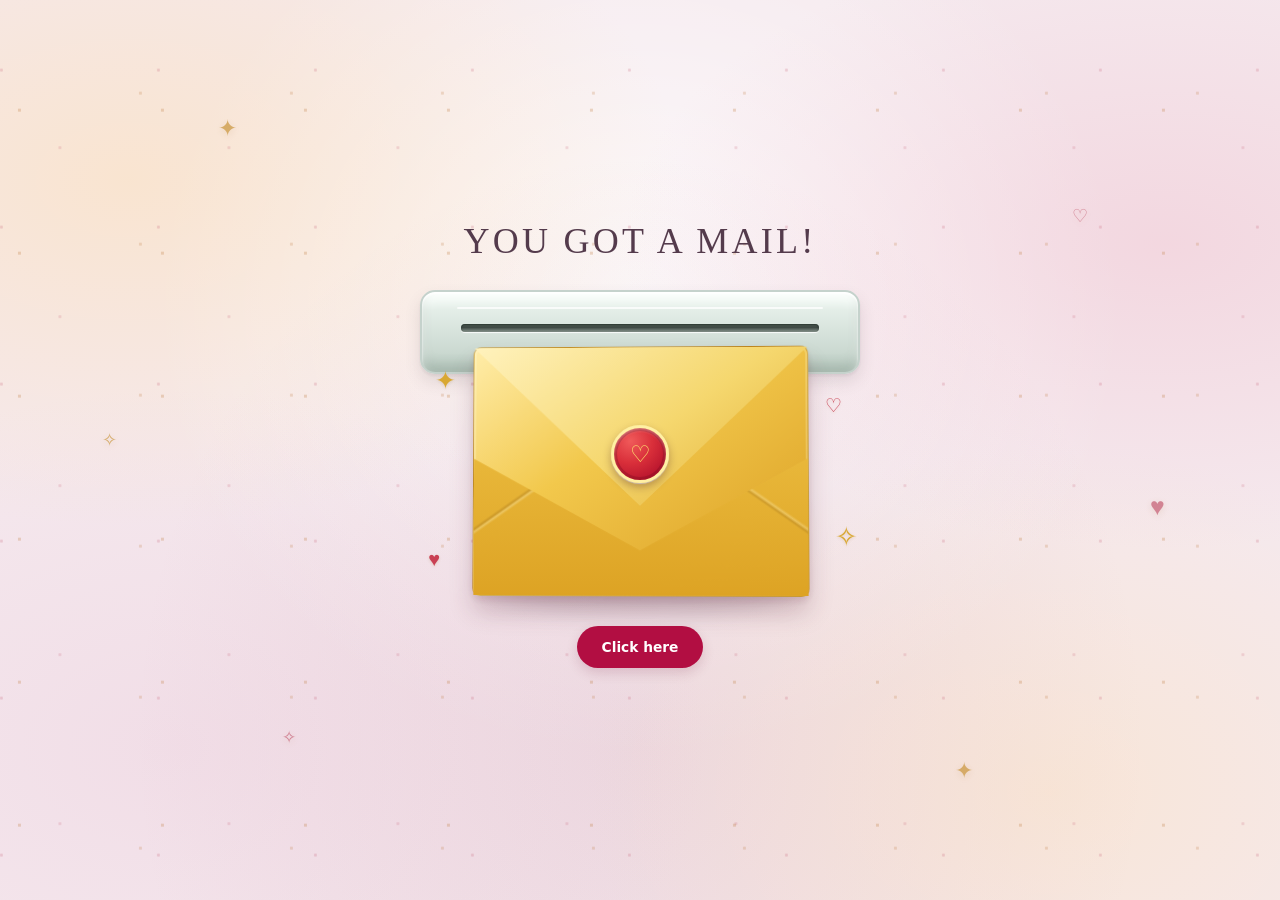
==== index.html @ fa0a7d9a "Add files via upload" ====
<!doctype html>
<html lang="en">
  <head>
    <meta charset="utf-8">
    <meta name="viewport" content="width=device-width, initial-scale=1">
    <meta name="theme-color" content="#f4e9ed">
    <title>You Got a Mail!</title>
    <style>
      :root {
        color-scheme: light;
        font-family: Georgia, "Times New Roman", serif;
        background: #f4e9ed;
        color: #432c38;
        font-synthesis: none;
        text-rendering: optimizeLegibility;
        -webkit-font-smoothing: antialiased;
        -moz-osx-font-smoothing: grayscale;
      }

      * {
        box-sizing: border-box;
      }

      body {
        min-width: 320px;
        min-height: 100vh;
        margin: 0;
        overflow-x: hidden;
        background-color: #fff;
        background:
          radial-gradient(ellipse at 50% 82%, rgba(187, 115, 139, 0.15), transparent 56%),
          radial-gradient(ellipse at 50% 34%, rgba(255, 255, 255, 0.78), transparent 54%);
        animation: background-arrives 1200ms 250ms ease-out forwards;
      }

      .scene {
        position: relative;
        isolation: isolate;
        display: flex;
        min-height: 100vh;
        flex-direction: column;
        align-items: center;
        justify-content: center;
        padding: 44px 20px 56px;
        text-align: center;
      }

      .background-decor {
        position: absolute;
        z-index: -1;
        inset: 0;
        overflow: hidden;
        pointer-events: none;
      }

      .background-decor::before,
      .background-decor::after {
        position: absolute;
        inset: 0;
        content: "";
      }

      .background-decor::before {
        background:
          radial-gradient(ellipse at 10% 20%, rgba(255, 222, 167, 0.42), transparent 34%),
          radial-gradient(ellipse at 91% 27%, rgba(238, 174, 191, 0.3), transparent 33%),
          radial-gradient(ellipse at 82% 88%, rgba(255, 222, 167, 0.32), transparent 31%),
          radial-gradient(ellipse at 14% 83%, rgba(229, 185, 208, 0.24), transparent 34%);
      }

      .background-decor::after {
        background:
          radial-gradient(circle, rgba(195, 132, 77, 0.3) 1.4px, transparent 2px) 8% 24% / 143px 143px,
          radial-gradient(circle, rgba(197, 95, 117, 0.23) 1.2px, transparent 2px) 91% 20% / 157px 157px,
          radial-gradient(circle, rgba(195, 132, 77, 0.25) 1.3px, transparent 2px) 86% 83% / 151px 151px,
          radial-gradient(circle, rgba(197, 95, 117, 0.2) 1.2px, transparent 2px) 13% 78% / 169px 169px;
      }

      .background-sparkle {
        position: absolute;
        color: #c99439;
        font-family: Georgia, "Times New Roman", serif;
        line-height: 1;
        opacity: 0.7;
        text-shadow: 0 2px 6px rgba(180, 124, 54, 0.18);
        animation: sparkle-float 3.6s ease-in-out infinite;
      }

      .background-sparkle-one {
        top: 13%;
        left: 17%;
        font-size: 1.45rem;
      }

      .background-sparkle-two {
        top: 23%;
        right: 15%;
        color: #c45b70;
        font-size: 1.15rem;
        animation-delay: 600ms;
      }

      .background-sparkle-three {
        top: 48%;
        left: 8%;
        font-size: 1.1rem;
        animation-delay: 1.2s;
      }

      .background-sparkle-four {
        top: 55%;
        right: 9%;
        color: #c45b70;
        font-size: 1.55rem;
        animation-delay: 350ms;
      }

      .background-sparkle-five {
        bottom: 17%;
        left: 22%;
        color: #c45b70;
        font-size: 1.05rem;
        animation-delay: 900ms;
      }

      .background-sparkle-six {
        right: 24%;
        bottom: 13%;
        font-size: 1.35rem;
        animation-delay: 1.5s;
      }

      .balloon-field {
        position: absolute;
        z-index: -1;
        inset: 0;
        overflow: hidden;
        pointer-events: none;
      }

      .balloon {
        position: absolute;
        bottom: -110px;
        left: var(--balloon-left);
        width: var(--balloon-width, 42px);
        height: calc(var(--balloon-width, 42px) * 1.22);
        border: 1px solid rgba(255, 255, 255, 0.55);
        border-radius: 50% 50% 46% 46%;
        background: radial-gradient(ellipse at 32% 25%, #fff4d4 0%, var(--balloon-light) 13%, var(--balloon-color) 58%, var(--balloon-dark) 100%);
        box-shadow: inset -5px -5px 9px rgba(95, 42, 48, 0.12), 0 4px 10px rgba(108, 67, 69, 0.12);
        opacity: 0;
        animation: balloon-rise var(--balloon-duration, 21s) var(--balloon-delay, 0s) linear infinite;
      }

      .balloon::before {
        position: absolute;
        bottom: -6px;
        left: calc(50% - 4px);
        width: 8px;
        height: 8px;
        background: var(--balloon-dark);
        clip-path: polygon(0 0, 100% 0, 50% 100%);
        content: "";
      }

      .balloon::after {
        position: absolute;
        top: calc(100% + 2px);
        left: 50%;
        width: 1px;
        height: 78px;
        background: rgba(111, 89, 91, 0.45);
        content: "";
        transform: rotate(3deg);
        transform-origin: top;
      }

      .balloon-one {
        --balloon-left: 8%;
        --balloon-width: 38px;
        --balloon-light: #ffe0a1;
        --balloon-color: #f2bd54;
        --balloon-dark: #ce8b2a;
        --balloon-duration: 22s;
        --balloon-delay: -8s;
      }

      .balloon-two {
        --balloon-left: 25%;
        --balloon-width: 30px;
        --balloon-light: #ffd9e1;
        --balloon-color: #ec91a8;
        --balloon-dark: #c85d78;
        --balloon-duration: 19s;
        --balloon-delay: -15s;
      }

      .balloon-three {
        --balloon-left: 43%;
        --balloon-width: 34px;
        --balloon-light: #fff0b8;
        --balloon-color: #e7c85d;
        --balloon-dark: #c09b37;
        --balloon-duration: 24s;
        --balloon-delay: -4s;
      }

      .balloon-four {
        --balloon-left: 63%;
        --balloon-width: 31px;
        --balloon-light: #f9d4dd;
        --balloon-color: #df849d;
        --balloon-dark: #b84c69;
        --balloon-duration: 20s;
        --balloon-delay: -12s;
      }

      .balloon-five {
        --balloon-left: 83%;
        --balloon-width: 40px;
        --balloon-light: #ffe8bb;
        --balloon-color: #eab270;
        --balloon-dark: #c57e48;
        --balloon-duration: 23s;
        --balloon-delay: -18s;
      }

      @keyframes balloon-rise {
        0% {
          opacity: 0;
          transform: translate3d(0, 0, 0) rotate(-5deg);
        }

        8% {
          opacity: 0.82;
        }

        50% {
          transform: translate3d(14px, -62vh, 0) rotate(5deg);
        }

        92% {
          opacity: 0.78;
        }

        100% {
          opacity: 0;
          transform: translate3d(-8px, -125vh, 0) rotate(-4deg);
        }
      }

      h1 {
        margin: 0 0 28px;
        color: #543b4c;
        font-size: clamp(1.55rem, 4vw, 2.25rem);
        font-weight: 400;
        letter-spacing: 0.09em;
        animation: fade-in 500ms 350ms ease-out both;
      }

      .mailbox {
        position: relative;
        z-index: 0;
        width: min(440px, 82vw);
        height: 84px;
        border: 2px solid #c5d2cc;
        border-radius: 15px;
        background: linear-gradient(180deg, #f9fffb 0%, #e4eee8 22%, #cbd9d1 75%, #b7c8be 100%);
        box-shadow:
          inset 0 2px 2px rgba(255, 255, 255, 0.98),
          inset 0 8px 12px rgba(255, 255, 255, 0.48),
          inset 0 -8px 11px rgba(77, 100, 88, 0.16),
          0 8px 16px rgba(81, 61, 72, 0.13),
          0 2px 3px rgba(81, 61, 72, 0.08);
        animation: slot-pops-in 600ms 350ms cubic-bezier(0.2, 0.9, 0.3, 1.2) both;
      }

      .mailbox::before {
        position: absolute;
        top: 32px;
        right: 9%;
        left: 9%;
        height: 8px;
        border-radius: 99px;
        background: linear-gradient(180deg, #56645d, #3d4843 42%, #87948c);
        box-shadow:
          0 1px 1px rgba(255, 255, 255, 0.85),
          inset 0 1px 2px rgba(28, 40, 33, 0.8);
        content: "";
      }

      .mailbox::after {
        position: absolute;
        top: 15px;
        right: 8%;
        left: 8%;
        height: 2px;
        border-radius: 99px;
        background: rgba(255, 255, 255, 0.75);
        content: "";
      }

      .envelope-wrap {
        position: relative;
        z-index: 1;
        width: min(336px, 68vw);
        height: 250px;
        margin-top: -28px;
        perspective: 1000px;
        transform-style: preserve-3d;
      }

      .sparkle {
        position: absolute;
        z-index: 2;
        color: #d9a832;
        font-family: Georgia, "Times New Roman", serif;
        line-height: 1;
        pointer-events: none;
        text-shadow: 0 1px 3px rgba(159, 105, 26, 0.2);
        animation: sparkle-float 2.8s ease-in-out infinite;
      }

      .sparkle-one {
        top: 9%;
        left: -11%;
        font-size: 1.55rem;
      }

      .sparkle-two {
        top: 20%;
        right: -10%;
        color: #c94054;
        font-size: 1.2rem;
        animation-delay: 450ms;
      }

      .sparkle-three {
        right: -15%;
        bottom: 18%;
        font-size: 1.7rem;
        animation-delay: 900ms;
      }

      .sparkle-four {
        bottom: 11%;
        left: -13%;
        color: #c94054;
        font-size: 1.25rem;
        animation-delay: 1.3s;
      }

      .sparkle-five {
        top: 3%;
        right: 14%;
        color: #e4bd53;
        font-size: 0.85rem;
        animation-delay: 700ms;
      }

      @keyframes sparkle-float {
        0%,
        100% {
          opacity: 0.55;
          transform: translateY(0) rotate(-8deg) scale(0.9);
        }

        50% {
          opacity: 1;
          transform: translateY(-7px) rotate(10deg) scale(1.12);
        }
      }

      .envelope-wrap::after {
        position: absolute;
        z-index: -1;
        right: 5%;
        bottom: -12px;
        left: 5%;
        height: 23px;
        border-radius: 50%;
        background: rgba(74, 38, 55, 0.25);
        content: "";
        filter: blur(13px);
        transform: translateZ(-20px);
      }

      .envelope {
        position: absolute;
        inset: 0;
        overflow: visible;
        border: 1px solid rgba(139, 91, 16, 0.42);
        border-radius: 8px;
        background: linear-gradient(145deg, #ffe99a 0%, #f4c84f 42%, #d99b20 100%);
        box-shadow:
          inset 1px 1px 0 rgba(255, 255, 225, 0.7),
          inset -2px -3px 6px rgba(126, 81, 11, 0.18),
          0 16px 24px rgba(91, 34, 57, 0.2),
          0 4px 7px rgba(91, 34, 57, 0.13);
        transform-style: preserve-3d;
        animation: envelope-emerges 1100ms 650ms cubic-bezier(0.18, 0.8, 0.25, 1.15) both;
      }

      .envelope-back {
        position: absolute;
        inset: 0;
        border-radius: 7px;
        background: linear-gradient(145deg, #ffedaa 0%, #f2c84c 40%, #d99b20 100%);
        box-shadow: inset 0 0 0 2px rgba(255, 255, 225, 0.22);
      }

      .flap {
        position: absolute;
        z-index: 3;
        inset: 0 0 auto;
        height: 64%;
        background: linear-gradient(145deg, #fff2bd 0%, #f5d76e 54%, #e1ad31 100%);
        clip-path: polygon(0 0, 100% 0, 50% 100%);
        transform-origin: top center;
        backface-visibility: hidden;
        filter: drop-shadow(0 2px 3px rgba(110, 76, 17, 0.2));
        transition: transform 700ms cubic-bezier(0.2, 0.75, 0.25, 1), z-index 0ms 350ms;
      }

      .envelope-front {
        position: absolute;
        z-index: 2;
        inset: 0;
        background:
          linear-gradient(145deg, transparent 49.2%, rgba(135, 89, 16, 0.25) 50%, rgba(255, 248, 207, 0.3) 50.7%, transparent 51.5%) left / 50.1% 100% no-repeat,
          linear-gradient(215deg, transparent 49.2%, rgba(255, 248, 207, 0.28) 50%, rgba(135, 89, 16, 0.24) 50.8%, transparent 51.5%) right / 50.1% 100% no-repeat,
          linear-gradient(180deg, #f2c84c, #dda324);
        clip-path: polygon(0 45%, 50% 82%, 100% 45%, 100% 100%, 0 100%);
        filter: drop-shadow(0 -1px 1px rgba(255, 250, 210, 0.34));
      }

      .seal {
        position: absolute;
        z-index: 4;
        top: 43%;
        left: 50%;
        display: grid;
        width: 58px;
        aspect-ratio: 1;
        place-items: center;
        border: 3px solid #fff0a4;
        border-radius: 50%;
        background: radial-gradient(circle at 32% 25%, #f05a5a 0%, #d92f3a 42%, #b5122c 82%, #8f0a20 100%);
        box-shadow:
          0 4px 8px rgba(65, 20, 34, 0.34),
          0 1px 1px rgba(255, 255, 255, 0.85),
          inset 0 0 0 3px rgba(112, 9, 29, 0.3),
          inset 0 2px 3px rgba(255, 225, 225, 0.55);
        color: #ffeb70;
        font-size: 1.45rem;
        transform: translate(-50%, -50%);
        transition: opacity 250ms ease, transform 250ms ease;
      }

      .button {
        position: relative;
        z-index: 5;
        display: inline-block;
        min-width: 126px;
        margin-top: 30px;
        padding: 13px 24px;
        border: 0;
        border-radius: 999px;
        background: #b20e42;
        box-shadow: 0 5px 12px rgba(118, 30, 60, 0.17);
        color: #fff;
        cursor: pointer;
        font: 600 0.86rem system-ui, sans-serif;
        text-decoration: none;
        transition: transform 180ms ease, background 180ms ease, box-shadow 180ms ease;
        animation: button-appears 500ms 1450ms ease-out both;
      }

      .button:hover {
        background: #961037;
        box-shadow: 0 7px 16px rgba(118, 30, 60, 0.22);
        transform: translateY(-2px);
      }

      .button:focus-visible {
        outline: 3px solid #58384a;
        outline-offset: 4px;
      }

      @keyframes background-arrives {
        to {
          background-color: #f5e9ee;
        }
      }

      @keyframes fade-in {
        from {
          opacity: 0;
          transform: translateY(8px);
        }

        to {
          opacity: 1;
          transform: translateY(0);
        }
      }

      @keyframes button-appears {
        from {
          opacity: 0;
        }

        to {
          opacity: 1;
        }
      }

      @keyframes slot-pops-in {
        from {
          opacity: 0;
          transform: perspective(700px) rotateX(-20deg) translateY(-12px) scaleX(0.72) scaleY(0.8);
        }

        to {
          opacity: 1;
          transform: perspective(700px) rotateX(0) translateY(0) scale(1);
        }
      }

      @keyframes envelope-emerges {
        from {
          opacity: 0;
          transform: translateY(-155px) translateZ(-70px) rotateX(-18deg) rotateY(-5deg) scale(0.82);
        }

        72% {
          opacity: 1;
          transform: translateY(10px) translateZ(18px) rotateX(3deg) rotateY(1deg) scale(1.015);
        }

        to {
          opacity: 1;
          transform: translateY(0) translateZ(0) rotateX(2deg) rotateY(-2deg) scale(1);
        }
      }

      .confetti {
        position: fixed;
        z-index: 10;
        top: -18px;
        width: 9px;
        height: 13px;
        pointer-events: none;
        animation: fall var(--duration) linear forwards;
      }

      @keyframes fall {
        to {
          transform: translate3d(var(--drift), 110vh, 0) rotate(760deg);
          opacity: 0;
        }
      }

      @media (max-width: 480px) {
        .scene {
          padding-top: 28px;
          padding-bottom: 36px;
        }

        .mailbox {
          height: 70px;
        }

        .mailbox::before {
          top: 26px;
        }

        .envelope-wrap {
          height: 228px;
          margin-top: -22px;
        }

      }

      @media (prefers-reduced-motion: reduce) {
        body {
          background-color: #f4e9ed;
        }

        .balloon-field {
          display: none;
        }

        *,
        *::before,
        *::after {
          scroll-behavior: auto !important;
          animation-duration: 0.01ms !important;
          animation-delay: 0ms !important;
          animation-iteration-count: 1 !important;
          transition-duration: 0.01ms !important;
        }
      }
    </style>
  </head>
  <body>
    <main class="scene" id="scene">
      <div class="background-decor" aria-hidden="true">
        <span class="background-sparkle background-sparkle-one">✦</span>
        <span class="background-sparkle background-sparkle-two">♡</span>
        <span class="background-sparkle background-sparkle-three">✧</span>
        <span class="background-sparkle background-sparkle-four">♥</span>
        <span class="background-sparkle background-sparkle-five">✧</span>
        <span class="background-sparkle background-sparkle-six">✦</span>
      </div>
      <div class="balloon-field" aria-hidden="true">
        <span class="balloon balloon-one"></span>
        <span class="balloon balloon-two"></span>
        <span class="balloon balloon-three"></span>
        <span class="balloon balloon-four"></span>
        <span class="balloon balloon-five"></span>
      </div>
      <h1>YOU GOT A MAIL!</h1>
      <div class="mailbox" aria-hidden="true"></div>
      <div class="envelope-wrap" aria-label="Birthday greeting envelope">
        <span class="sparkle sparkle-one" aria-hidden="true">✦</span>
        <span class="sparkle sparkle-two" aria-hidden="true">♡</span>
        <span class="sparkle sparkle-three" aria-hidden="true">✧</span>
        <span class="sparkle sparkle-four" aria-hidden="true">♥</span>
        <span class="sparkle sparkle-five" aria-hidden="true">·</span>
        <div class="envelope">
          <div class="envelope-back"></div>
          <div class="flap"></div>
          <div class="envelope-front"></div>
          <div class="seal" aria-hidden="true">♡</div>
        </div>
      </div>
      <a class="button" href="kenangan.html">
        Click here
      </a>
    </main>
  </body>
</html>
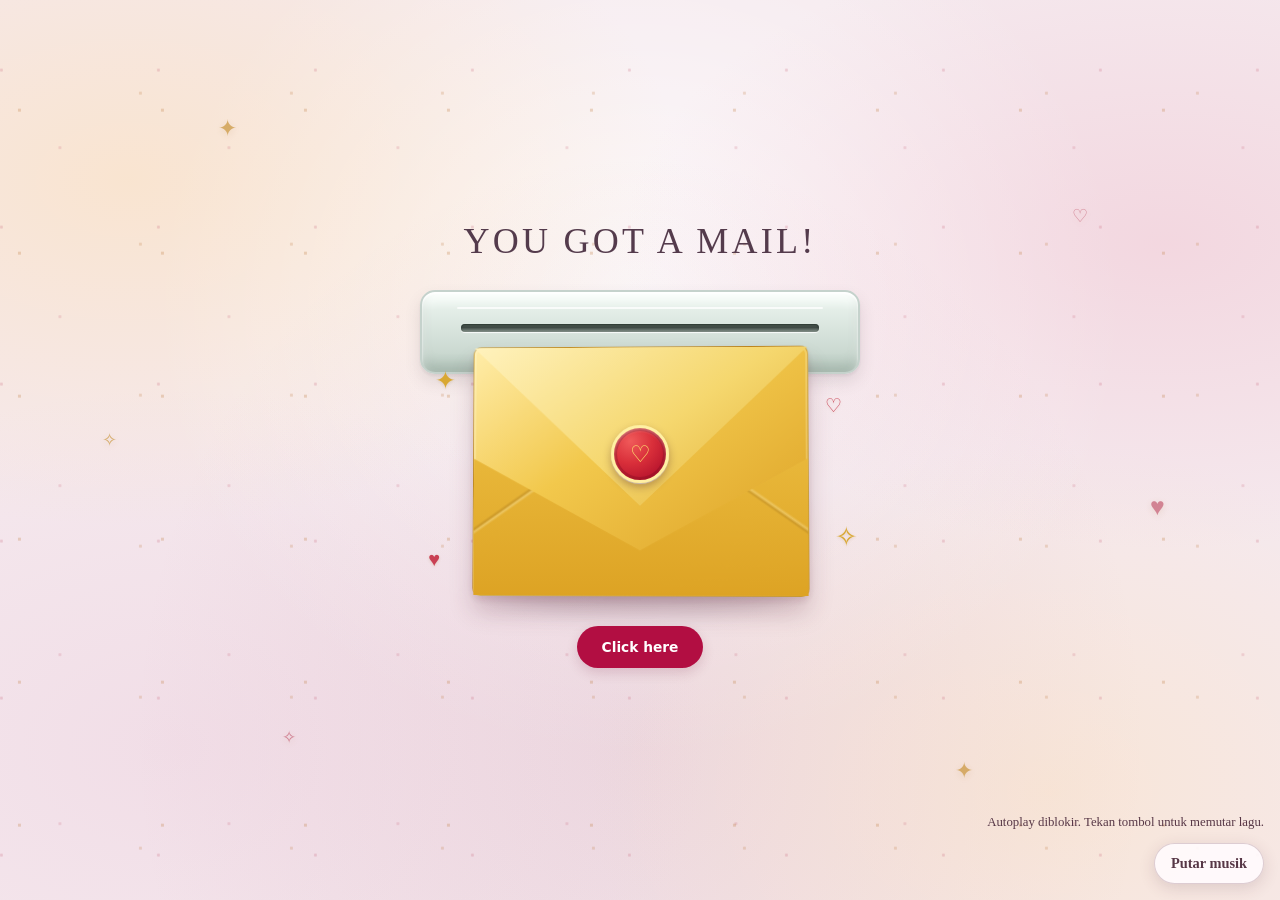
==== commit 570532aa: "Add files via upload" ====
--- a/index.html
+++ b/index.html
@@ -602,8 +602,13 @@
         }
       }
     </style>
+    <link rel="stylesheet" href="assets/music-player.css">
+    <script src="assets/music-player.js" defer></script>
   </head>
   <body>
+    <audio id="birthday-music" src="assets/songjade.mp3" preload="auto" loop></audio>
+    <button class="music-toggle" id="music-toggle" type="button" aria-controls="birthday-music" aria-pressed="false">Putar musik</button>
+    <p class="music-status" id="music-status" role="status" aria-live="polite"></p>
     <main class="scene" id="scene">
       <div class="background-decor" aria-hidden="true">
         <span class="background-sparkle background-sparkle-one">✦</span>
--- a/assets/music-player.css
+++ b/assets/music-player.css
@@ -0,0 +1,37 @@
+.music-toggle {
+  position: fixed;
+  z-index: 20;
+  right: max(16px, env(safe-area-inset-right));
+  bottom: max(16px, env(safe-area-inset-bottom));
+  padding: 11px 16px;
+  border: 1px solid rgba(113, 63, 82, 0.24);
+  border-radius: 999px;
+  background: rgba(255, 250, 252, 0.94);
+  box-shadow: 0 4px 16px rgba(87, 49, 66, 0.16);
+  color: #573746;
+  font: 600 0.9rem Georgia, "Times New Roman", serif;
+  cursor: pointer;
+  -webkit-tap-highlight-color: transparent;
+}
+
+.music-toggle:hover {
+  background: #fff;
+  transform: translateY(-1px);
+}
+
+.music-toggle:focus-visible {
+  outline: 3px solid #c45b70;
+  outline-offset: 3px;
+}
+
+.music-status {
+  position: fixed;
+  z-index: 20;
+  right: max(16px, env(safe-area-inset-right));
+  bottom: calc(max(16px, env(safe-area-inset-bottom)) + 52px);
+  max-width: min(300px, calc(100vw - 32px));
+  margin: 0;
+  color: #573746;
+  font: 0.8rem/1.4 Georgia, "Times New Roman", serif;
+  text-align: right;
+}
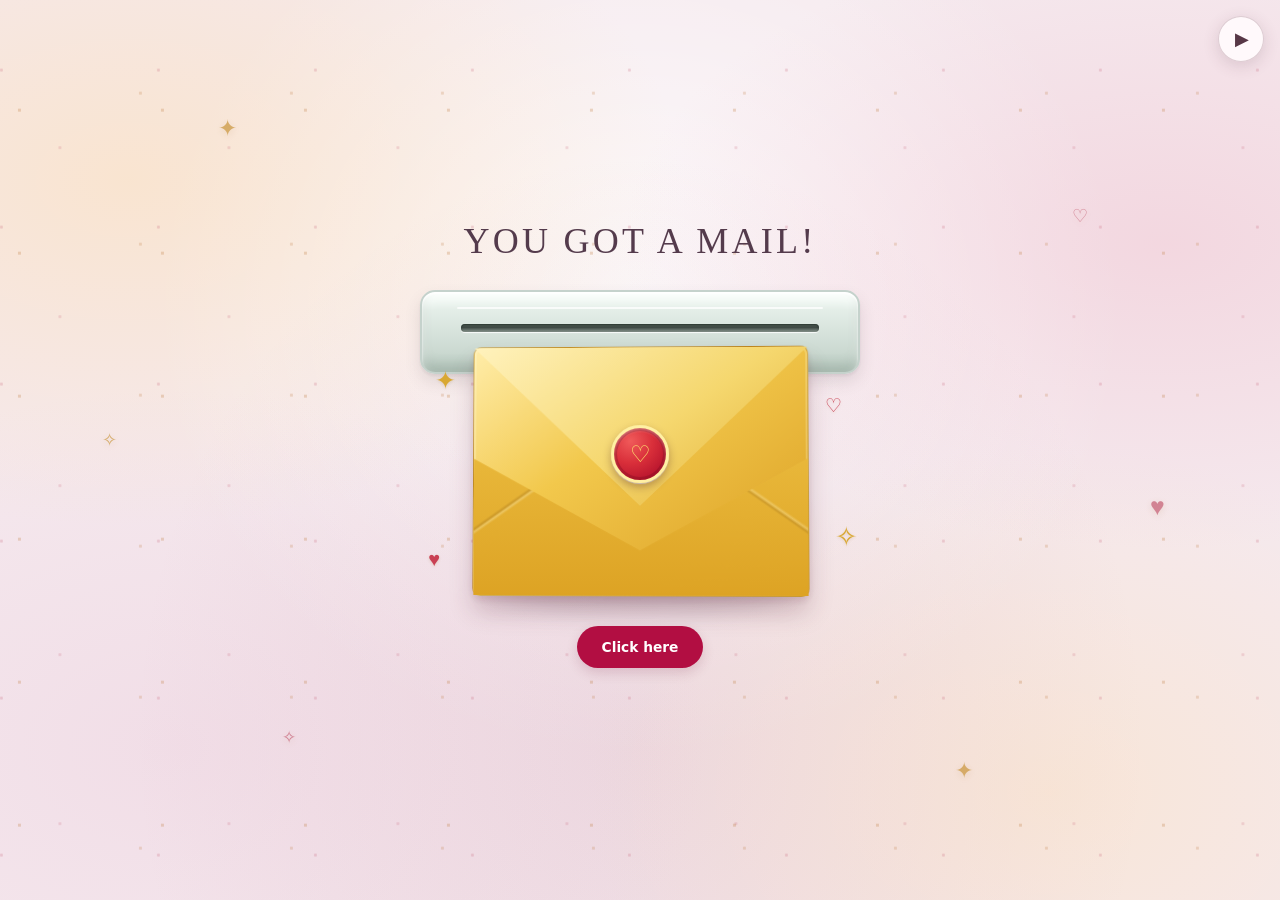
==== commit aba4d002: "Add files via upload" ====
--- a/index.html
+++ b/index.html
@@ -607,8 +607,7 @@
   </head>
   <body>
     <audio id="birthday-music" src="assets/songjade.mp3" preload="auto" loop></audio>
-    <button class="music-toggle" id="music-toggle" type="button" aria-controls="birthday-music" aria-pressed="false">Putar musik</button>
-    <p class="music-status" id="music-status" role="status" aria-live="polite"></p>
+    <button class="music-toggle" id="music-toggle" type="button" aria-label="Putar musik" aria-controls="birthday-music" aria-pressed="false"></button>
     <main class="scene" id="scene">
       <div class="background-decor" aria-hidden="true">
         <span class="background-sparkle background-sparkle-one">✦</span>
--- a/assets/music-player.css
+++ b/assets/music-player.css
@@ -2,16 +2,30 @@
   position: fixed;
   z-index: 20;
   right: max(16px, env(safe-area-inset-right));
-  bottom: max(16px, env(safe-area-inset-bottom));
-  padding: 11px 16px;
+  top: max(16px, env(safe-area-inset-top));
+  display: grid;
+  width: 46px;
+  height: 46px;
+  place-items: center;
+  padding: 0;
   border: 1px solid rgba(113, 63, 82, 0.24);
-  border-radius: 999px;
+  border-radius: 50%;
   background: rgba(255, 250, 252, 0.94);
   box-shadow: 0 4px 16px rgba(87, 49, 66, 0.16);
   color: #573746;
-  font: 600 0.9rem Georgia, "Times New Roman", serif;
+  font: 700 1.15rem Arial, sans-serif;
   cursor: pointer;
   -webkit-tap-highlight-color: transparent;
+}
+
+.music-toggle::before {
+  content: "▶";
+  transform: translateX(1px);
+}
+
+.music-toggle[aria-pressed="true"]::before {
+  content: "Ⅱ";
+  transform: none;
 }
 
 .music-toggle:hover {
@@ -23,15 +37,3 @@
   outline: 3px solid #c45b70;
   outline-offset: 3px;
 }
-
-.music-status {
-  position: fixed;
-  z-index: 20;
-  right: max(16px, env(safe-area-inset-right));
-  bottom: calc(max(16px, env(safe-area-inset-bottom)) + 52px);
-  max-width: min(300px, calc(100vw - 32px));
-  margin: 0;
-  color: #573746;
-  font: 0.8rem/1.4 Georgia, "Times New Roman", serif;
-  text-align: right;
-}
